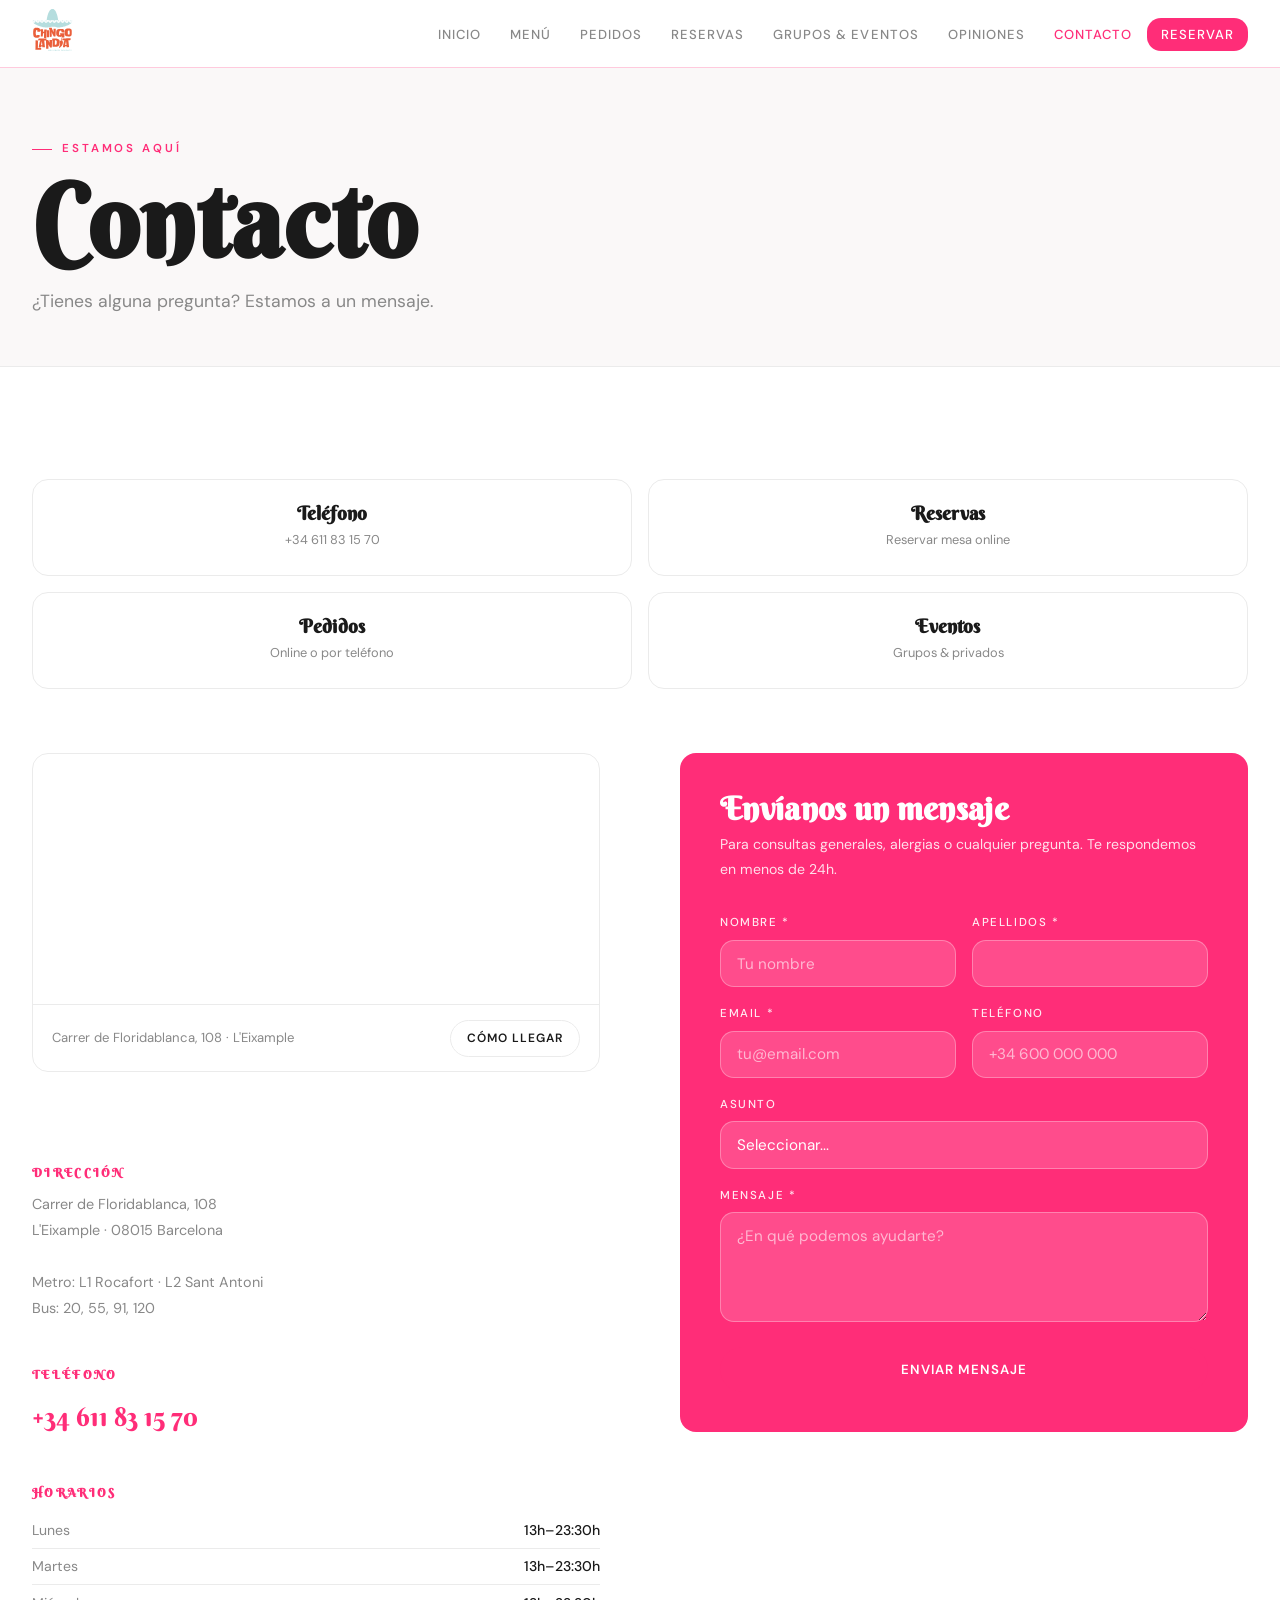
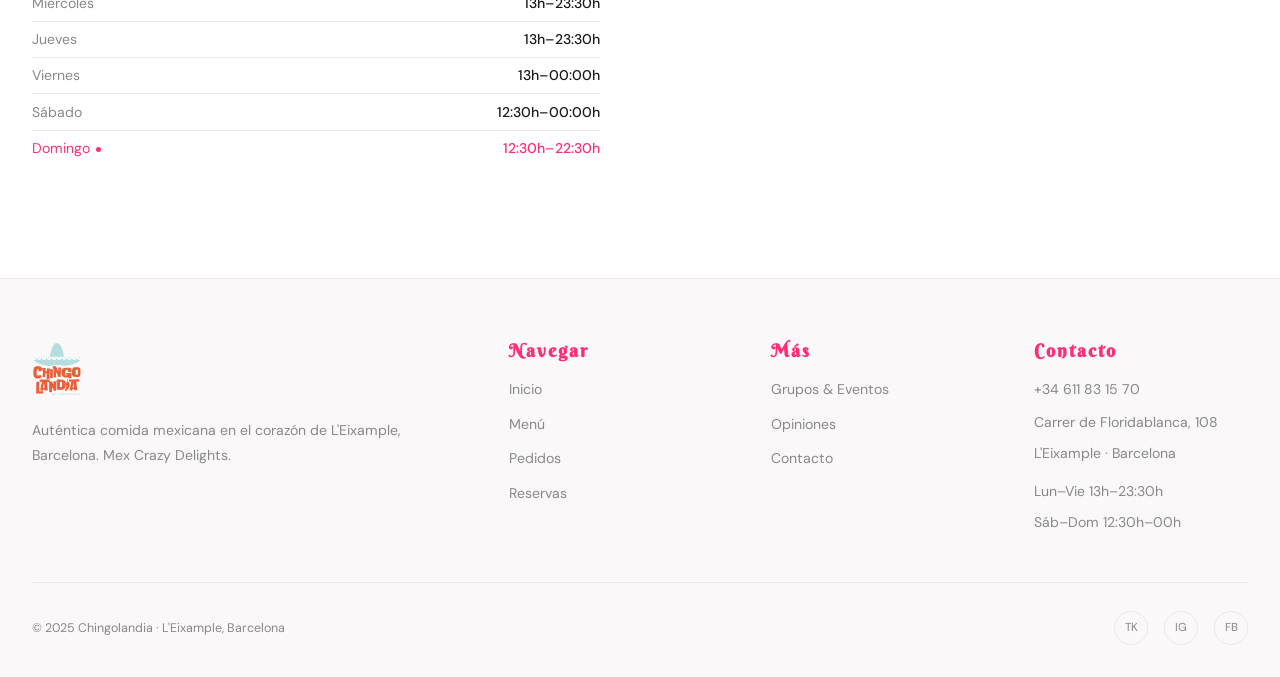
==== contacto.html @ 3fdd062d "web" ====
<!DOCTYPE html><html lang="es"><head><meta charset="UTF-8"><meta name="viewport" content="width=device-width,initial-scale=1.0"><title>Contacto — Chingolandia</title><link rel="stylesheet" href="css/main.css"><style>
body{padding-top:68px;background:var(--bg);color:var(--texto)}
.ph{
  /* =====================================================
     📸 FOTO CABECERA CONTACTO
     Pon una foto de la fachada o entrada del restaurante.
     Ejemplo: background-image: url('assets/foto-fachada.jpg');
     ===================================================== */
  padding:4.5rem 0 3rem;
  background:var(--bg2);
  border-bottom:1px solid var(--borde);
  position:relative;
}

.ph .container{position:relative;z-index:1}
.lay{display:grid;grid-template-columns:1fr 1fr;gap:5rem;align-items:start;margin-top:4rem}
.is{position:sticky;top:88px;display:flex;flex-direction:column;gap:3rem}
.ib h4{font-size:.72rem;letter-spacing:.2em;text-transform:uppercase;color:var(--rosa);font-weight:600;margin-bottom:.8rem}
.ib p,.ib a{font-size:.9rem;color:var(--gris);line-height:1.8;text-decoration:none}
.ib a:hover{color:var(--rosa)}
.mb{border:1px solid var(--borde);overflow:hidden;margin-bottom:3rem;border-radius:16px}
.mb iframe{width:100%;height:250px;border:none;display:block}
.mbf{padding:.9rem 1.2rem;display:flex;justify-content:space-between;align-items:center;border-top:1px solid var(--borde);flex-wrap:wrap;gap:.5rem}
.mbf p{font-size:.82rem;color:var(--gris)}
.hr{display:flex;justify-content:space-between;font-size:.88rem;padding:.4rem 0;border-bottom:1px solid var(--borde)}
.hr:last-child{border-bottom:none}
.hd{color:var(--gris)}.ht{color:var(--texto);font-weight:500}
.hr.today .hd,.hr.today .ht{color:var(--rosa)}
.td{display:inline-block;width:5px;height:5px;border-radius:50%;background:var(--rosa);margin-left:6px;vertical-align:middle}
.fb{background:var(--rosa);padding:2.5rem;border:none;border-radius:16px}.fb label{color:rgba(255,255,255,0.9)!important}.fb input,.fb textarea,.fb select{background:rgba(255,255,255,0.15);border:1px solid rgba(255,255,255,0.3);color:#fff}.fb input::placeholder,.fb textarea::placeholder{color:rgba(255,255,255,0.6)}.fb input:focus,.fb textarea:focus,.fb select:focus{background:rgba(255,255,255,0.25);border-color:#fff}.fb select option{background:var(--rosa);color:#fff}
.fb h3{font-family:'Berkshire Swash',cursive;font-size:2rem;color:#fff;margin-bottom:.4rem}
.fb>p{font-size:.88rem;color:rgba(255,255,255,0.85);margin-bottom:2rem}
.fok{display:none;text-align:center;padding:3rem 1rem}
.fok h3{font-family:'Berkshire Swash',cursive;font-size:2rem;color:var(--rosa);margin-bottom:.5rem}
.fok p{color:var(--gris);font-size:.9rem;line-height:1.75}
.qg{display:grid;grid-template-columns:1fr 1fr;gap:1rem;margin-bottom:4rem}
.qc{padding:1.5rem;border:1px solid var(--borde);text-decoration:none;text-align:center;transition:all .18s;border-radius:16px}
.qc:hover{border-color:var(--rosa);background:var(--rosa-pale)}
.qc h4{font-family:'Berkshire Swash',cursive;font-size:1.2rem;color:var(--texto);margin-bottom:.3rem}
.qc p{font-size:.8rem;color:var(--gris)}
@media(max-width:900px){.lay{grid-template-columns:1fr}.is{position:static}.qg{grid-template-columns:1fr 1fr}}
</style></head><body>
<div class="ph"><div class="container"><span class="section-label">Estamos aquí</span><h1>Contacto</h1><p class="lead" style="margin-top:.8rem">¿Tienes alguna pregunta? Estamos a un mensaje.</p></div></div>
<section style="background:var(--bg)"><div class="container">
  <div class="qg fade-up">
    <a href="tel:+34611831570" class="qc"><h4>Teléfono</h4><p>+34 611 83 15 70</p></a>
    <a href="reservas.html" class="qc"><h4>Reservas</h4><p>Reservar mesa online</p></a>
    <a href="pedidos.html" class="qc"><h4>Pedidos</h4><p>Online o por teléfono</p></a>
    <a href="eventos.html" class="qc"><h4>Eventos</h4><p>Grupos & privados</p></a>
  </div>
  <div class="lay">
    <div class="is fade-up">
      <div class="mb">
        <iframe src="https://www.google.com/maps/embed?pb=!1m18!1m12!1m3!1d2993.49!2d2.158!3d41.379!2m3!1f0!2f0!3f0!3m2!1i1024!2i768!4f13.1!3m3!1m2!1s0x0%3A0x0!2zNDHCsDIyJzQ0LjYiTiAywrAwOSczNy42IkU!5e0!3m2!1ses!2ses!4v1" allowfullscreen loading="lazy" title="Chingolandia"></iframe>
        <div class="mbf"><p>Carrer de Floridablanca, 108 · L'Eixample</p><a href="https://www.google.com/maps/dir/?api=1&destination=41.3796606,2.1604501" target="_blank" class="btn btn-outline" style="font-size:.75rem;padding:.5rem 1rem">Cómo llegar</a></div>
      </div>
      <div class="ib"><h4>Dirección</h4><p>Carrer de Floridablanca, 108<br>L'Eixample · 08015 Barcelona<br><br>Metro: L1 Rocafort · L2 Sant Antoni<br>Bus: 20, 55, 91, 120</p></div>
      <div class="ib"><h4>Teléfono</h4><a href="tel:+34611831570" style="font-family:'Berkshire Swash',cursive;font-size:1.6rem;color:var(--rosa)">+34 611 83 15 70</a></div>
      <div class="ib"><h4>Horarios</h4>
        <div class="hr"><span class="hd">Lunes</span><span class="ht">13h–23:30h</span></div>
        <div class="hr"><span class="hd">Martes</span><span class="ht">13h–23:30h</span></div>
        <div class="hr"><span class="hd">Miércoles</span><span class="ht">13h–23:30h</span></div>
        <div class="hr"><span class="hd">Jueves</span><span class="ht">13h–23:30h</span></div>
        <div class="hr"><span class="hd">Viernes</span><span class="ht">13h–00:00h</span></div>
        <div class="hr"><span class="hd">Sábado</span><span class="ht">12:30h–00:00h</span></div>
        <div class="hr"><span class="hd">Domingo</span><span class="ht">12:30h–22:30h</span></div>
      </div>
    </div>
    <div class="fade-up" data-delay="2">
      <div class="fb">
        <h3>Envíanos un mensaje</h3>
        <p>Para consultas generales, alergias o cualquier pregunta. Te respondemos en menos de 24h.</p>
        <form id="cf" onsubmit="okc(event)">
          <div class="form-row"><div class="form-group"><label>Nombre *</label><input type="text" required placeholder="Tu nombre"></div><div class="form-group"><label>Apellidos *</label><input type="text" required></div></div>
          <div class="form-row"><div class="form-group"><label>Email *</label><input type="email" required placeholder="tu@email.com"></div><div class="form-group"><label>Teléfono</label><input type="tel" placeholder="+34 600 000 000"></div></div>
          <div class="form-group"><label>Asunto</label><select><option>Seleccionar...</option><option>Consulta general</option><option>Alergias e intolerancias</option><option>Reservas y grupos</option><option>Pedidos a domicilio</option><option>Prensa y colaboraciones</option><option>Otro</option></select></div>
          <div class="form-group"><label>Mensaje *</label><textarea required placeholder="¿En qué podemos ayudarte?"></textarea></div>
          <button type="submit" class="btn btn-primary" style="width:100%;justify-content:center">Enviar mensaje</button>
        </form>
        <div class="fok" id="co"><div style="font-size:2.5rem;margin-bottom:1rem">🌮</div><h3>¡Mensaje recibido!</h3><p>Te responderemos en menos de 24 horas. ¡Hasta pronto en Chingolandia!</p></div>
      </div>
    </div>
  </div>
</div></section>
<script src="js/layout.js"></script>
<script>function okc(e){e.preventDefault();document.getElementById('cf').style.display='none';document.getElementById('co').style.display='block'}const days=['Domingo','Lunes','Martes','Miércoles','Jueves','Viernes','Sábado'];const today=days[new Date().getDay()];document.querySelectorAll('.hd').forEach(el=>{if(el.textContent.trim()===today){el.closest('.hr').classList.add('today');el.innerHTML+=`<span class="td"></span>`}});</script>
</body></html>
---- css/main.css ----
@import url('https://fonts.googleapis.com/css2?family=Berkshire+Swash&family=DM+Sans:wght@300;400;500;600&display=swap');

:root {
  --rosa:      #FF2D78;
  --rosa2:     #FF5C99;
  --rosa-pale: #FFF0F5;
  --bg:        #FFFFFF;
  --bg2:       #FAF8F8;
  --bg3:       #F3F0F0;
  --texto:     #1A1A1A;
  --gris:      #888888;
  --borde:     #EBEBEB;
  --r: 14px;
}

*, *::before, *::after { box-sizing: border-box; margin: 0; padding: 0; }
html { scroll-behavior: smooth; }
body { font-family: 'DM Sans', sans-serif; background: var(--bg); color: var(--texto); overflow-x: hidden; line-height: 1.6; }

h1, h2, h3, h4 { font-family: 'Berkshire Swash', cursive; letter-spacing: 0.01em; line-height: 1; }
h1 { font-size: clamp(3.5rem, 8vw, 7rem); }
h2 { font-size: clamp(2.5rem, 5vw, 4rem); }
h3 { font-size: clamp(1.6rem, 3vw, 2.2rem); }
p  { font-size: 1rem; line-height: 1.8; }
.lead { font-size: 1.1rem; color: var(--gris); max-width: 560px; }

/* NAV */
nav { position: fixed; top: 0; left: 0; right: 0; z-index: 1000; height: 68px; background: rgba(255,255,255,0.95); backdrop-filter: blur(16px); border-bottom: 1px solid var(--borde); }
.nav-inner { max-width: 1280px; margin: 0 auto; padding: 0 2rem; height: 100%; display: flex; align-items: center; justify-content: space-between; }
.nav-logo img { height: 42px; width: auto; }
.nav-links { display: flex; gap: 0.1rem; list-style: none; align-items: center; }
.nav-links a { color: var(--gris); text-decoration: none; font-size: 0.82rem; letter-spacing: 0.08em; text-transform: uppercase; font-weight: 500; padding: 0.5rem 0.85rem; border-radius: 50px; transition: all 0.18s; }
.nav-links a:hover, .nav-links a.active { color: var(--rosa); }
.nav-cta { background: var(--rosa) !important; color: #fff !important; border-radius: var(--r) !important; }
.nav-cta:hover { background: var(--rosa2) !important; color: #fff !important; }
.nav-hamburger { display: none; flex-direction: column; gap: 5px; background: none; border: none; cursor: pointer; padding: 4px; }
.nav-hamburger span { display: block; width: 22px; height: 1.5px; background: var(--texto); transition: all 0.3s; }

/* BUTTONS */
.btn { display: inline-flex; align-items: center; gap: 8px; padding: 0.85rem 2rem; border-radius: 50px; font-size: 0.83rem; font-weight: 600; letter-spacing: 0.08em; text-transform: uppercase; text-decoration: none; transition: all 0.18s; cursor: pointer; border: none; font-family: 'DM Sans', sans-serif; }
.btn-primary { background: var(--rosa); color: #fff; }
.btn-primary:hover { background: var(--rosa2); transform: translateY(-1px); box-shadow: 0 8px 24px rgba(255,45,120,0.3); }
.btn-outline { background: transparent; color: var(--texto); border: 1.5px solid var(--borde); }
.btn-outline:hover { border-color: var(--rosa); color: var(--rosa); }
.btn-dark { background: var(--texto); color: #fff; }
.btn-dark:hover { background: #333; }
.btn-white { background: #fff; color: var(--rosa) !important; font-weight: 700 !important; }
.btn-white:hover { background: #f5f5f5; }
.btn-ghost { background: transparent; color: rgba(255,255,255,0.85) !important; border: 1.5px solid rgba(255,255,255,0.35); }
.btn-ghost:hover { border-color: rgba(255,255,255,0.7); color: #fff !important; }

/* LAYOUT */
.container { max-width: 1280px; margin: 0 auto; padding: 0 2rem; }
section { padding: 7rem 0; }
.section-label { font-size: 0.72rem; letter-spacing: 0.25em; text-transform: uppercase; color: var(--rosa); font-weight: 600; margin-bottom: 0.8rem; display: flex; align-items: center; gap: 10px; }
.section-label::before { content: ''; width: 20px; height: 1px; background: var(--rosa); }
.divider { height: 1px; background: var(--borde); }

/* TICKER */
.ticker { background: var(--rosa); padding: 0.72rem 0; overflow: hidden; }
.ticker-inner { display: flex; gap: 3rem; white-space: nowrap; animation: ticker 28s linear infinite; }
.ticker-item { font-size: 0.75rem; color: rgba(255,255,255,0.92); letter-spacing: 0.15em; text-transform: uppercase; display: flex; align-items: center; gap: 1rem; }
.ticker-item::after { content: '◆'; font-size: 0.4rem; color: rgba(255,255,255,0.5); }
@keyframes ticker { from { transform: translateX(0) } to { transform: translateX(-50%) } }

/* TAG */
.tag { display: inline-block; padding: 0.28rem 0.7rem; background: var(--rosa-pale); color: var(--rosa); border-radius: 50px; font-size: 0.68rem; letter-spacing: 0.1em; text-transform: uppercase; font-weight: 600; }
.tag-gris { background: var(--bg3); color: var(--gris); border-radius: 50px; }

/* FOOTER */
footer { background: var(--bg2); border-top: 1px solid var(--borde); padding: 4rem 0 2rem; }
.footer-grid { display: grid; grid-template-columns: 2fr 1fr 1fr 1fr; gap: 3rem; margin-bottom: 3rem; }
.footer-logo img { height: 52px; margin-bottom: 1rem; }
.footer-tagline { font-size: 0.88rem; color: var(--gris); line-height: 1.75; }
.footer-col h4 { font-family: 'Berkshire Swash', cursive; font-size: 1.1rem; letter-spacing: 0.12em; color: var(--rosa); margin-bottom: 1rem; }
.footer-col ul { list-style: none; display: flex; flex-direction: column; gap: 0.55rem; }
.footer-col a { color: var(--gris); text-decoration: none; font-size: 0.88rem; transition: color 0.15s; }
.footer-col a:hover { color: var(--rosa); }
.footer-bottom { border-top: 1px solid var(--borde); padding-top: 1.8rem; display: flex; justify-content: space-between; align-items: center; flex-wrap: wrap; gap: 1rem; }
.footer-bottom p { font-size: 0.78rem; color: var(--gris); }
.footer-socials { display: flex; gap: 1rem; }
.footer-socials a { width: 34px; height: 34px; border-radius: 50%; border: 1px solid var(--borde); display: flex; align-items: center; justify-content: center; color: var(--gris); text-decoration: none; font-size: 0.72rem; transition: all 0.18s; }
.footer-socials a:hover { border-color: var(--rosa); color: var(--rosa); }

/* FORMS */
.form-group { margin-bottom: 1.1rem; }
.form-group label { display: block; font-size: 0.72rem; letter-spacing: 0.14em; text-transform: uppercase; color: var(--gris); margin-bottom: 0.45rem; font-weight: 500; }
.form-group input, .form-group textarea, .form-group select { width: 100%; padding: 0.8rem 1rem; background: var(--bg); border: 1px solid var(--borde); border-radius: var(--r); color: var(--texto); font-family: 'DM Sans', sans-serif; font-size: 0.95rem; transition: border-color 0.18s; outline: none; appearance: none; }
.form-group input:focus, .form-group textarea:focus, .form-group select:focus { border-color: var(--rosa); }
.form-group textarea { resize: vertical; min-height: 110px; }
.form-row { display: grid; grid-template-columns: 1fr 1fr; gap: 1rem; }

/* SCROLL ANIM */
.fade-up { opacity: 0; transform: translateY(22px); transition: opacity 0.65s ease, transform 0.65s ease; }
.fade-up.visible { opacity: 1; transform: translateY(0); }
[data-delay="1"] { transition-delay: 0.1s; }
[data-delay="2"] { transition-delay: 0.2s; }
[data-delay="3"] { transition-delay: 0.3s; }
[data-delay="4"] { transition-delay: 0.4s; }
[data-delay="5"] { transition-delay: 0.5s; }

/* RESPONSIVE */
@media (max-width: 900px) {
  .nav-links { display: none; }
  .nav-links.open { display: flex; flex-direction: column; position: fixed; top: 68px; left: 0; right: 0; background: #fff; padding: 1.5rem 2rem 2rem; border-bottom: 1px solid var(--borde); gap: 0.2rem; box-shadow: 0 8px 24px rgba(0,0,0,0.06); }
  .nav-hamburger { display: flex; }
  .footer-grid { grid-template-columns: 1fr 1fr; }
  section { padding: 4.5rem 0; }
}
@media (max-width: 600px) {
  .footer-grid { grid-template-columns: 1fr; }
  .container { padding: 0 1.5rem; }
  .form-row { grid-template-columns: 1fr; }
}
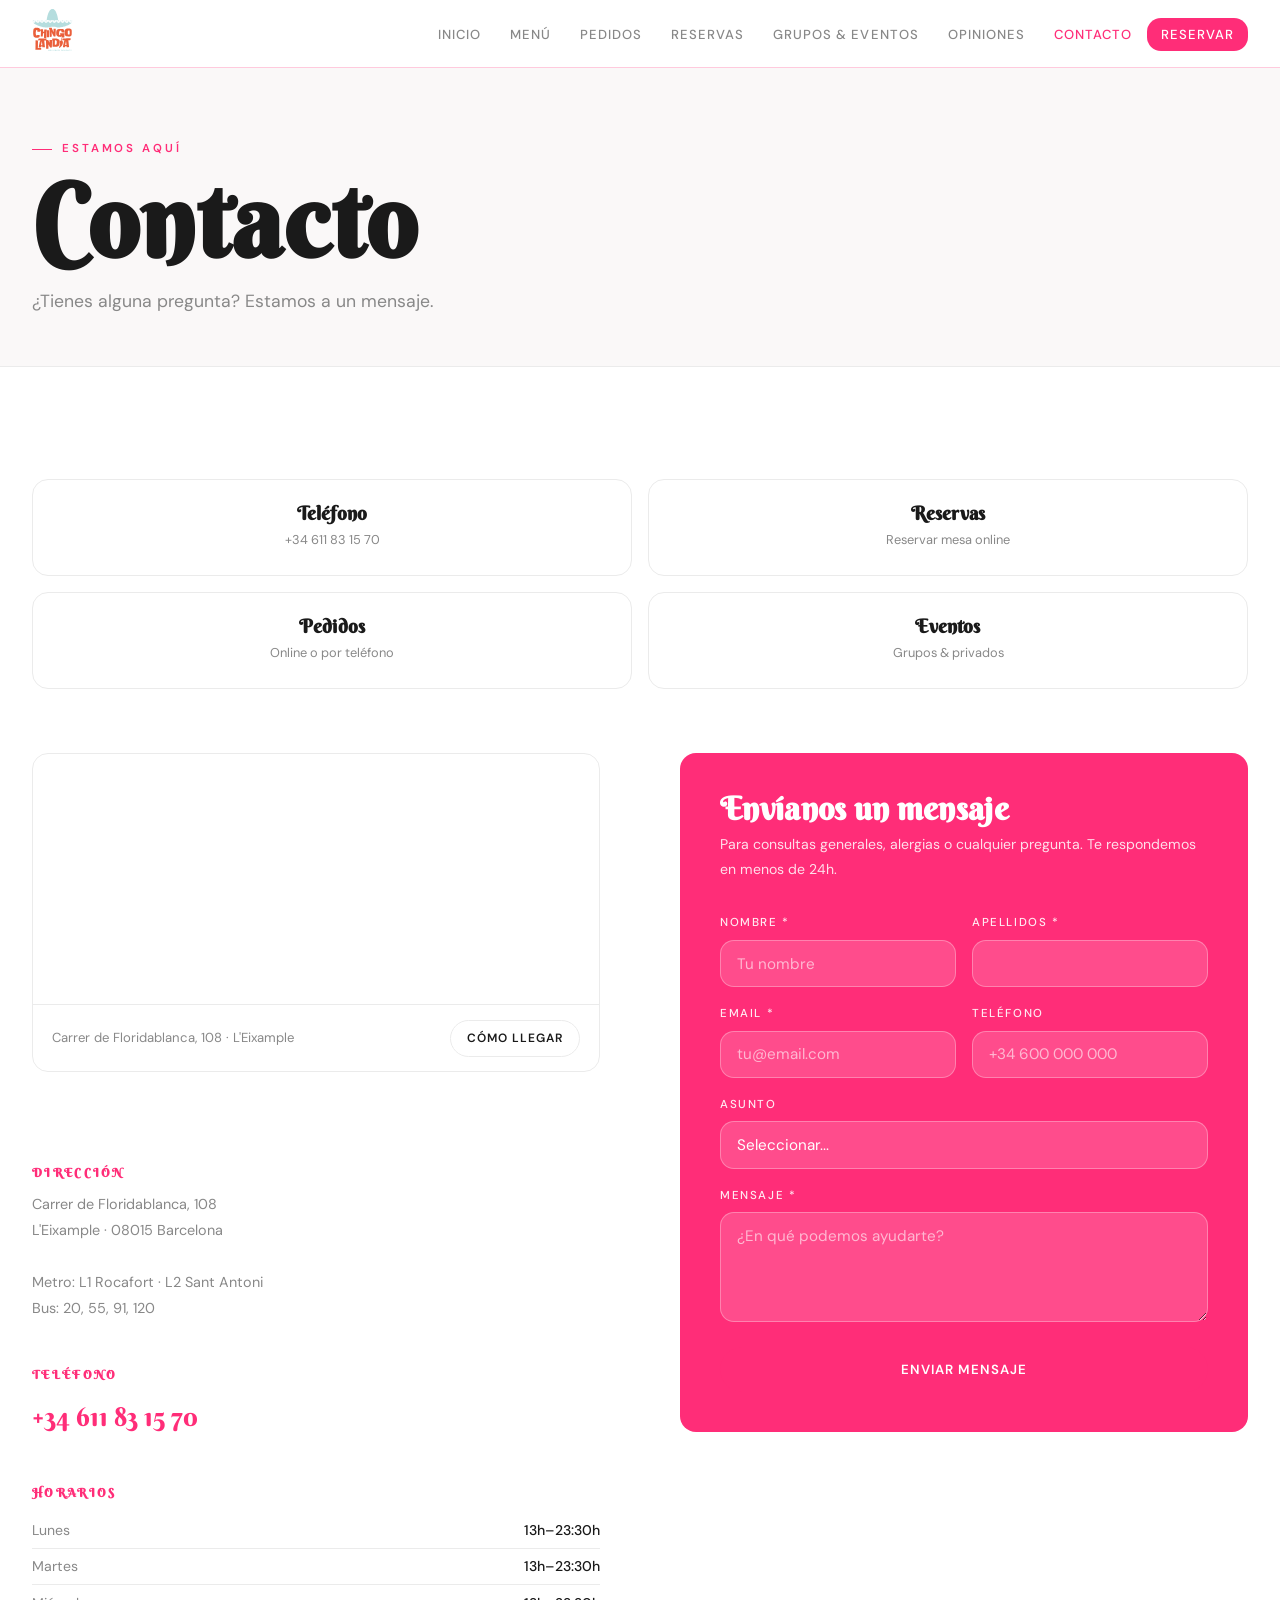
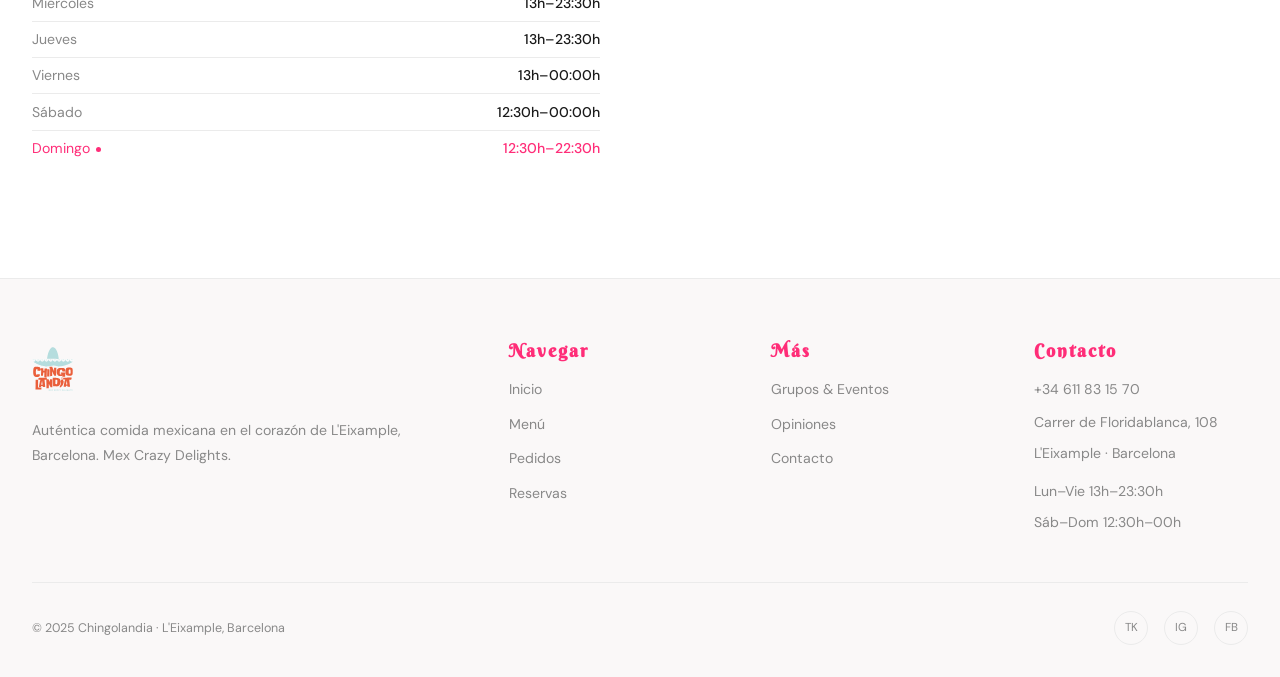
==== commit 409201e6: "web" ====
--- a/contacto.html
+++ b/contacto.html
@@ -1,4 +1,23 @@
-<!DOCTYPE html><html lang="es"><head><meta charset="UTF-8"><meta name="viewport" content="width=device-width,initial-scale=1.0"><title>Contacto — Chingolandia</title><link rel="stylesheet" href="css/main.css"><style>
+<!DOCTYPE html><html lang="es"><head><meta charset="UTF-8"><meta name="viewport" content="width=device-width,initial-scale=1.0"><title>Contacto y Horarios — Chingolandia Restaurante Mexicano Barcelona</title><link rel="stylesheet" href="css/main.css">
+  <meta name="description" content="Contacta con Chingolandia en Carrer de Floridablanca 108, L'Eixample, Barcelona. Tel: +34 611 83 15 70. Abierto todos los días.">
+  <meta name="keywords" content="contacto chingolandia barcelona, horarios restaurante mexicano barcelona, direccion chingolandia eixample">
+  <meta name="author" content="Chingolandia">
+  <meta name="robots" content="index, follow">
+  <link rel="canonical" href="https://chingolandia.com/contacto.html">
+  <meta property="og:type" content="restaurant">
+  <meta property="og:url" content="https://chingolandia.com/contacto.html">
+  <meta property="og:title" content="Contacto y Ubicación — Chingolandia Barcelona">
+  <meta property="og:description" content="Floridablanca 108, L'Eixample, Barcelona. Abierto todos los días. ¡Te esperamos!">
+  <meta property="og:image" content="https://chingolandia.com/assets/portada.webp">
+  <meta property="og:locale" content="es_ES">
+  <meta property="og:site_name" content="Chingolandia">
+  <meta name="twitter:card" content="summary_large_image">
+  <meta name="twitter:title" content="Contacto y Ubicación — Chingolandia Barcelona">
+  <meta name="twitter:description" content="Floridablanca 108, L'Eixample, Barcelona. Abierto todos los días. ¡Te esperamos!">
+  <meta name="twitter:image" content="https://chingolandia.com/assets/portada.webp">
+  <meta name="geo.region" content="ES-CT">
+  <meta name="geo.placename" content="Barcelona">
+  <meta name="geo.position" content="41.3796606;2.1604501"><style>
 body{padding-top:68px;background:var(--bg);color:var(--texto)}
 .ph{
   /* =====================================================
